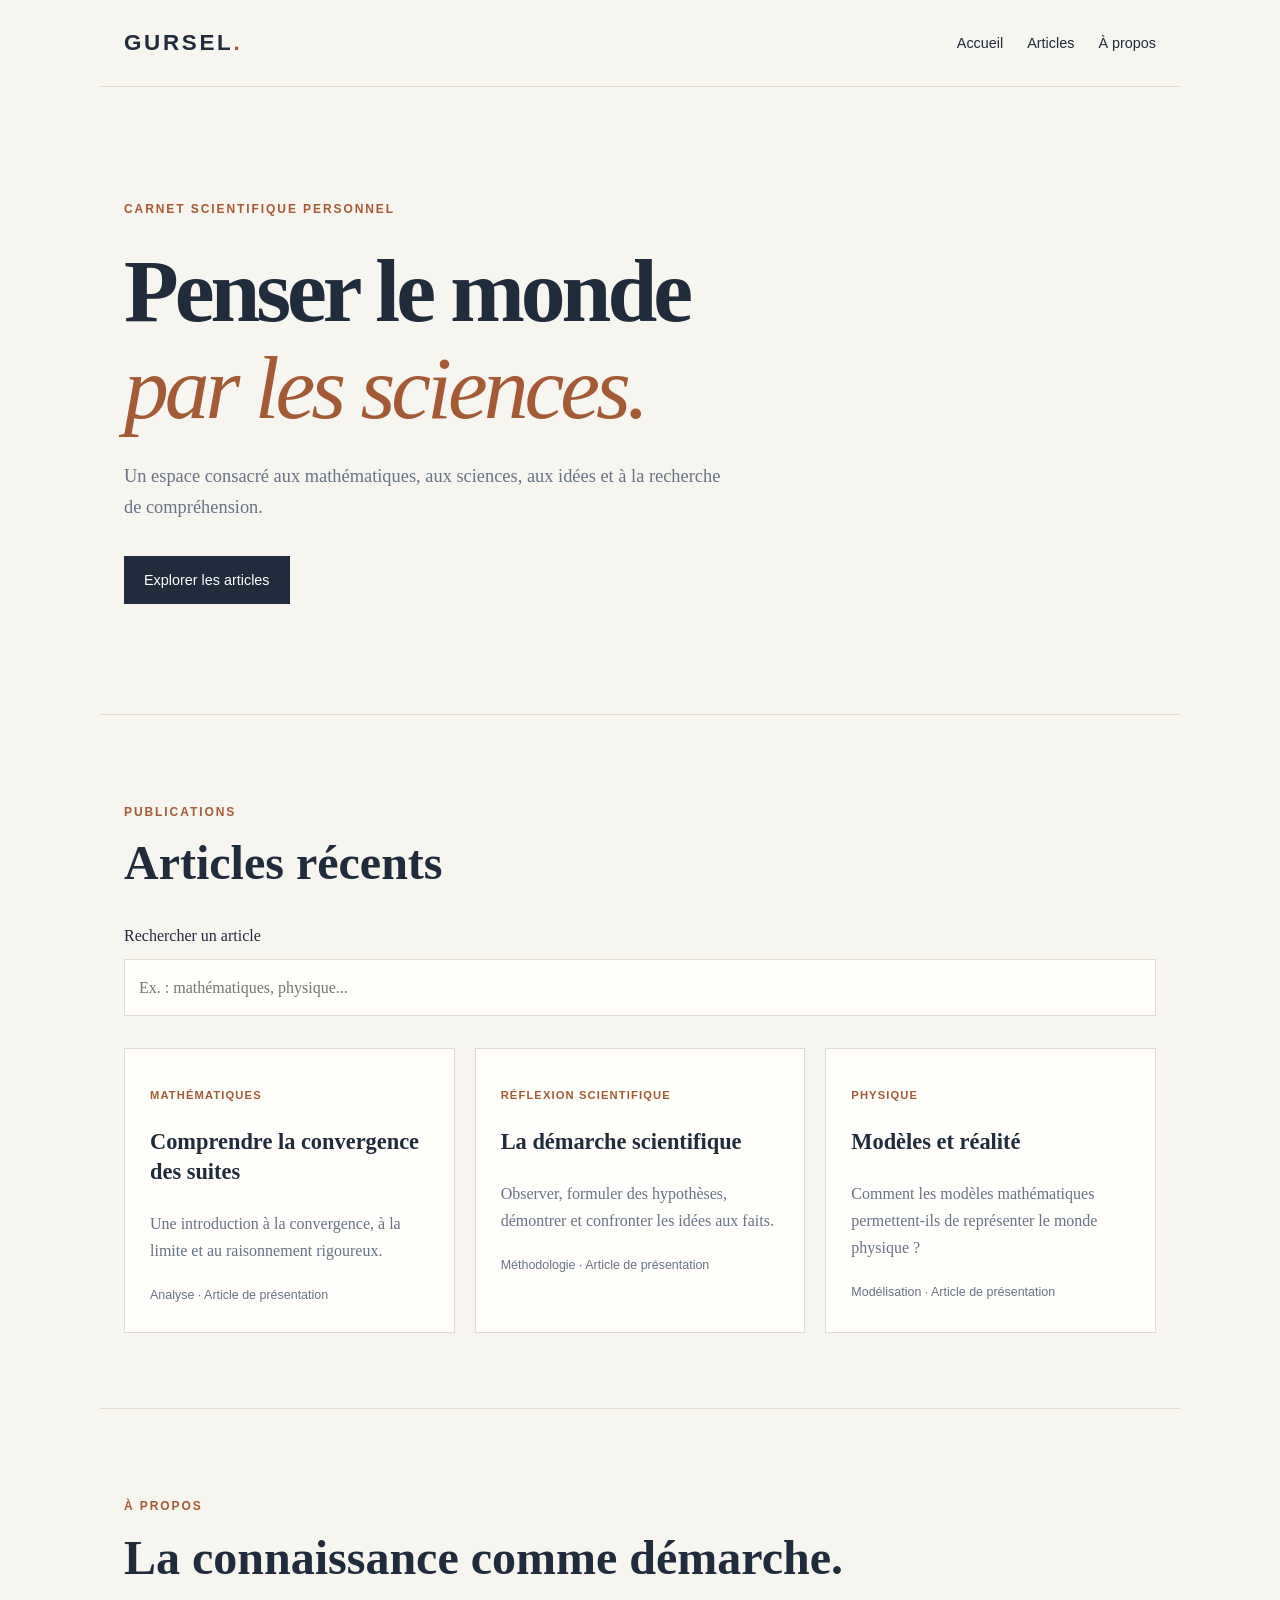
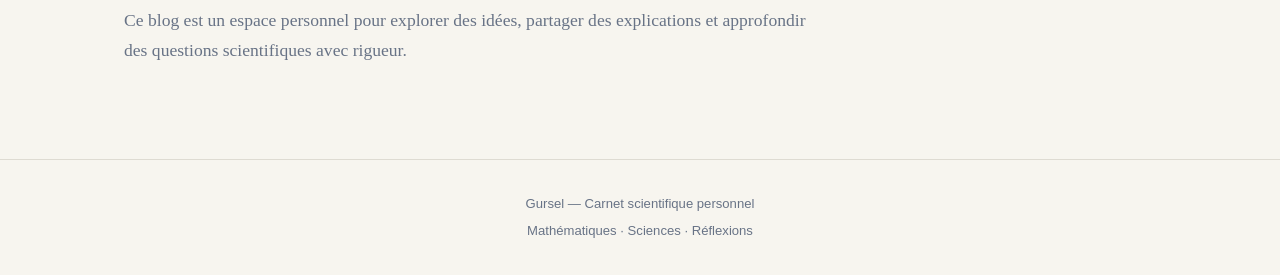
==== index.html @ 46b96004 "feat: create scientific blog homepage" ====
<!DOCTYPE html>
<html lang="fr">
<head>
    <meta charset="UTF-8">
    <meta name="viewport" content="width=device-width, initial-scale=1.0">

    <meta
        name="description"
        content="Blog personnel consacré aux mathématiques, aux sciences et aux réflexions académiques."
    >

    <title>Gursel — Carnet scientifique</title>

    <link rel="stylesheet" href="css/style.css">
    <script src="js/script.js" defer></script>
</head>

<body>
    <header class="site-header">
        <a class="logo" href="index.html">GURSEL<span>.</span></a>

        <nav aria-label="Navigation principale">
            <a href="#accueil">Accueil</a>
            <a href="#articles">Articles</a>
            <a href="#apropos">À propos</a>
        </nav>
    </header>

    <main>
        <section id="accueil" class="hero">
            <p class="eyebrow">CARNET SCIENTIFIQUE PERSONNEL</p>

            <h1>
                Penser le monde<br>
                <span>par les sciences.</span>
            </h1>

            <p class="intro">
                Un espace consacré aux mathématiques, aux sciences,
                aux idées et à la recherche de compréhension.
            </p>

            <a class="button" href="#articles">Explorer les articles</a>
        </section>

        <section id="articles" class="articles-section">
            <div class="section-heading">
                <div>
                    <p class="eyebrow">PUBLICATIONS</p>
                    <h2>Articles récents</h2>
                </div>
            </div>

            <label for="search">Rechercher un article</label>
            <input
                id="search"
                type="search"
                placeholder="Ex. : mathématiques, physique..."
            >

            <div id="article-list" class="article-list">
                <article class="article-card">
                    <p class="category">MATHÉMATIQUES</p>
                    <h3>Comprendre la convergence des suites</h3>
                    <p>
                        Une introduction à la convergence,
                        à la limite et au raisonnement rigoureux.
                    </p>
                    <span class="article-meta">Analyse · Article de présentation</span>
                </article>

                <article class="article-card">
                    <p class="category">RÉFLEXION SCIENTIFIQUE</p>
                    <h3>La démarche scientifique</h3>
                    <p>
                        Observer, formuler des hypothèses,
                        démontrer et confronter les idées aux faits.
                    </p>
                    <span class="article-meta">Méthodologie · Article de présentation</span>
                </article>

                <article class="article-card">
                    <p class="category">PHYSIQUE</p>
                    <h3>Modèles et réalité</h3>
                    <p>
                        Comment les modèles mathématiques
                        permettent-ils de représenter le monde physique ?
                    </p>
                    <span class="article-meta">Modélisation · Article de présentation</span>
                </article>
            </div>

            <p id="no-results" hidden>
                Aucun article ne correspond à cette recherche.
            </p>
        </section>

        <section id="apropos" class="about-section">
            <p class="eyebrow">À PROPOS</p>
            <h2>La connaissance comme démarche.</h2>
            <p>
                Ce blog est un espace personnel pour explorer des idées,
                partager des explications et approfondir des questions
                scientifiques avec rigueur.
            </p>
        </section>
    </main>

    <footer class="site-footer">
        <p>Gursel — Carnet scientifique personnel</p>
        <p>Mathématiques · Sciences · Réflexions</p>
    </footer>
</body>
</html>
---- css/style.css ----
:root {
    --background: #f7f5ef;
    --surface: #fffefa;
    --text: #202b3c;
    --muted: #687386;
    --accent: #a45b35;
    --border: #dedbd2;
    --max-width: 1080px;
}

* {
    box-sizing: border-box;
}

html {
    scroll-behavior: smooth;
}

body {
    margin: 0;
    background: var(--background);
    color: var(--text);
    font-family: Georgia, "Times New Roman", serif;
    line-height: 1.7;
}

a {
    color: inherit;
    text-decoration: none;
}

.site-header {
    max-width: var(--max-width);
    margin: 0 auto;
    padding: 24px;
    display: flex;
    justify-content: space-between;
    align-items: center;
    gap: 24px;
    border-bottom: 1px solid var(--border);
}

.logo {
    font-family: Arial, sans-serif;
    font-size: 1.4rem;
    font-weight: 800;
    letter-spacing: 0.12em;
}

.logo span {
    color: var(--accent);
}

.site-header nav {
    display: flex;
    flex-wrap: wrap;
    gap: 24px;
    font-family: Arial, sans-serif;
    font-size: 0.9rem;
}

.site-header nav a:hover {
    color: var(--accent);
}

.hero {
    max-width: var(--max-width);
    margin: 0 auto;
    padding: 100px 24px 110px;
    border-bottom: 1px solid var(--border);
}

.eyebrow {
    color: var(--accent);
    font-family: Arial, sans-serif;
    font-size: 0.75rem;
    font-weight: 700;
    letter-spacing: 0.16em;
}

.hero h1 {
    margin: 24px 0;
    font-size: clamp(2.8rem, 7vw, 5.6rem);
    line-height: 1.08;
    letter-spacing: -0.045em;
}

.hero h1 span {
    color: var(--accent);
    font-style: italic;
    font-weight: 400;
}

.intro {
    max-width: 600px;
    margin-bottom: 32px;
    color: var(--muted);
    font-size: 1.15rem;
}

.button {
    display: inline-block;
    padding: 12px 20px;
    background: var(--text);
    color: white;
    font-family: Arial, sans-serif;
    font-size: 0.9rem;
    transition: background 0.2s ease;
}

.button:hover {
    background: var(--accent);
}

.articles-section,
.about-section {
    max-width: var(--max-width);
    margin: 0 auto;
    padding: 75px 24px;
}

.section-heading {
    margin-bottom: 30px;
}

h2 {
    margin: 8px 0 20px;
    font-size: clamp(2rem, 4vw, 3rem);
    line-height: 1.2;
}

#search {
    display: block;
    width: 100%;
    margin: 10px 0 32px;
    padding: 14px;
    border: 1px solid var(--border);
    border-radius: 0;
    background: var(--surface);
    color: var(--text);
    font: inherit;
}

#search:focus {
    outline: 2px solid var(--accent);
    outline-offset: 2px;
}

.article-list {
    display: grid;
    grid-template-columns: repeat(3, minmax(0, 1fr));
    gap: 20px;
}

.article-card {
    padding: 25px;
    background: var(--surface);
    border: 1px solid var(--border);
    transition: transform 0.2s ease, border-color 0.2s ease;
}

.article-card:hover {
    transform: translateY(-4px);
    border-color: var(--accent);
}

.category {
    color: var(--accent);
    font-family: Arial, sans-serif;
    font-size: 0.7rem;
    font-weight: 700;
    letter-spacing: 0.1em;
}

.article-card h3 {
    font-size: 1.4rem;
    line-height: 1.35;
}

.article-card > p:not(.category) {
    color: var(--muted);
}

.article-meta {
    color: var(--muted);
    font-family: Arial, sans-serif;
    font-size: 0.78rem;
}

.about-section {
    border-top: 1px solid var(--border);
}

.about-section > p:last-child {
    max-width: 700px;
    color: var(--muted);
    font-size: 1.1rem;
}

.site-footer {
    padding: 28px 24px;
    border-top: 1px solid var(--border);
    color: var(--muted);
    text-align: center;
    font-family: Arial, sans-serif;
    font-size: 0.82rem;
}

.site-footer p {
    margin: 5px 0;
}

[hidden] {
    display: none !important;
}

@media (max-width: 760px) {
    .site-header {
        align-items: flex-start;
        flex-direction: column;
    }

    .site-header nav {
        gap: 16px;
    }

    .hero {
        padding-top: 70px;
        padding-bottom: 75px;
    }

    .article-list {
        grid-template-columns: 1fr;
    }

    .articles-section,
    .about-section {
        padding-top: 50px;
        padding-bottom: 50px;
    }
}
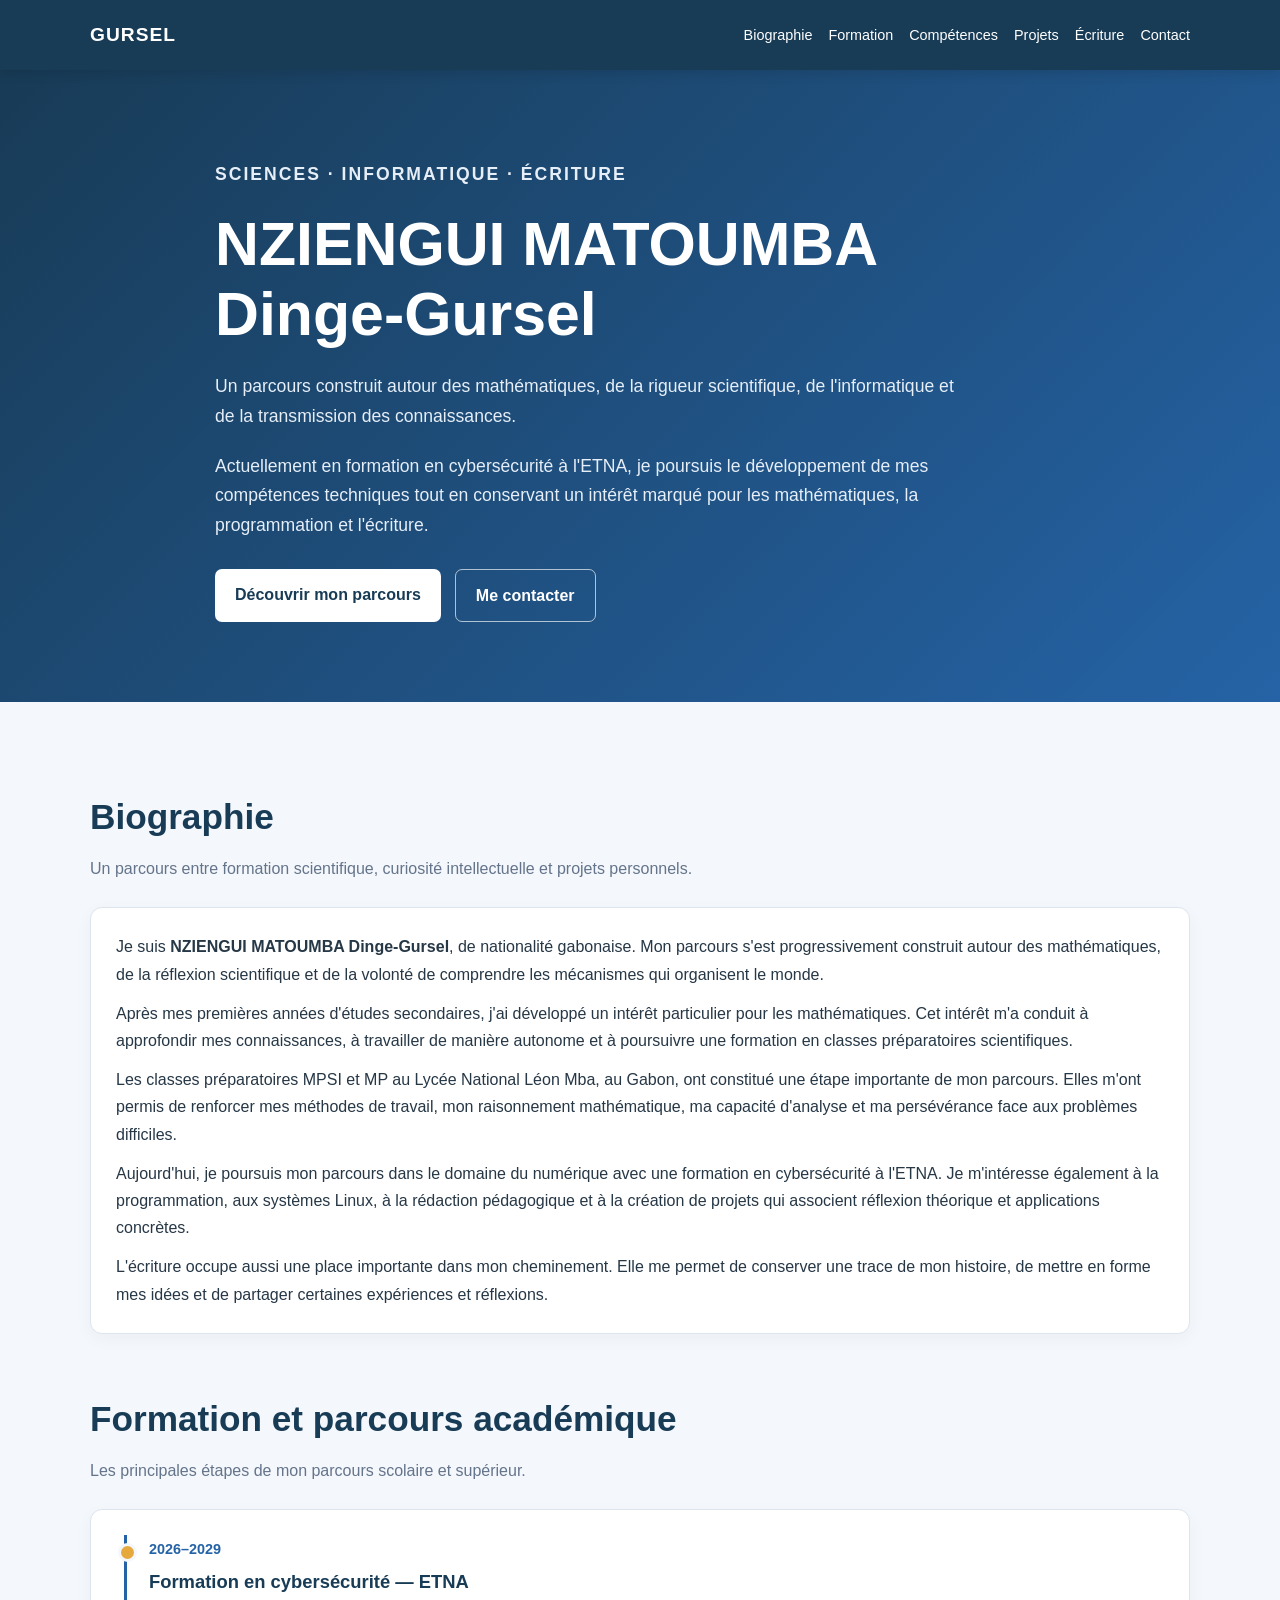
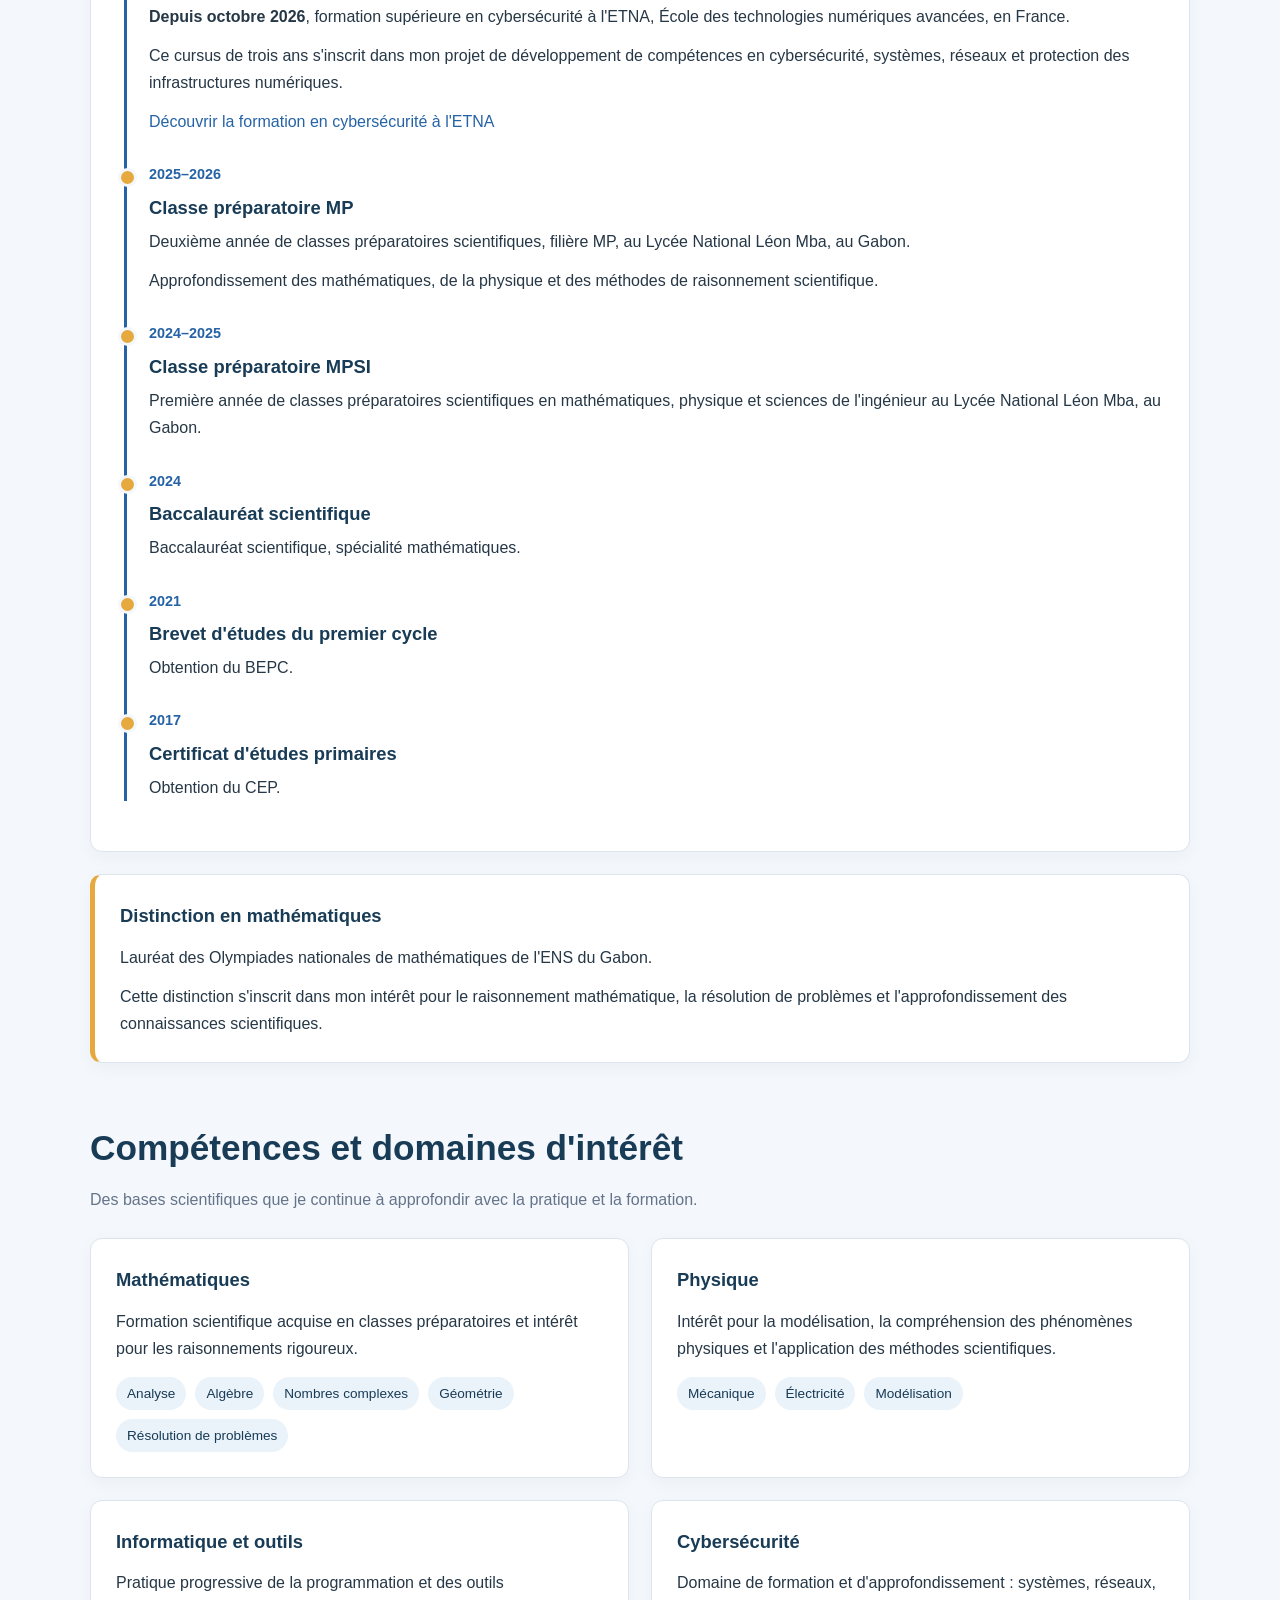
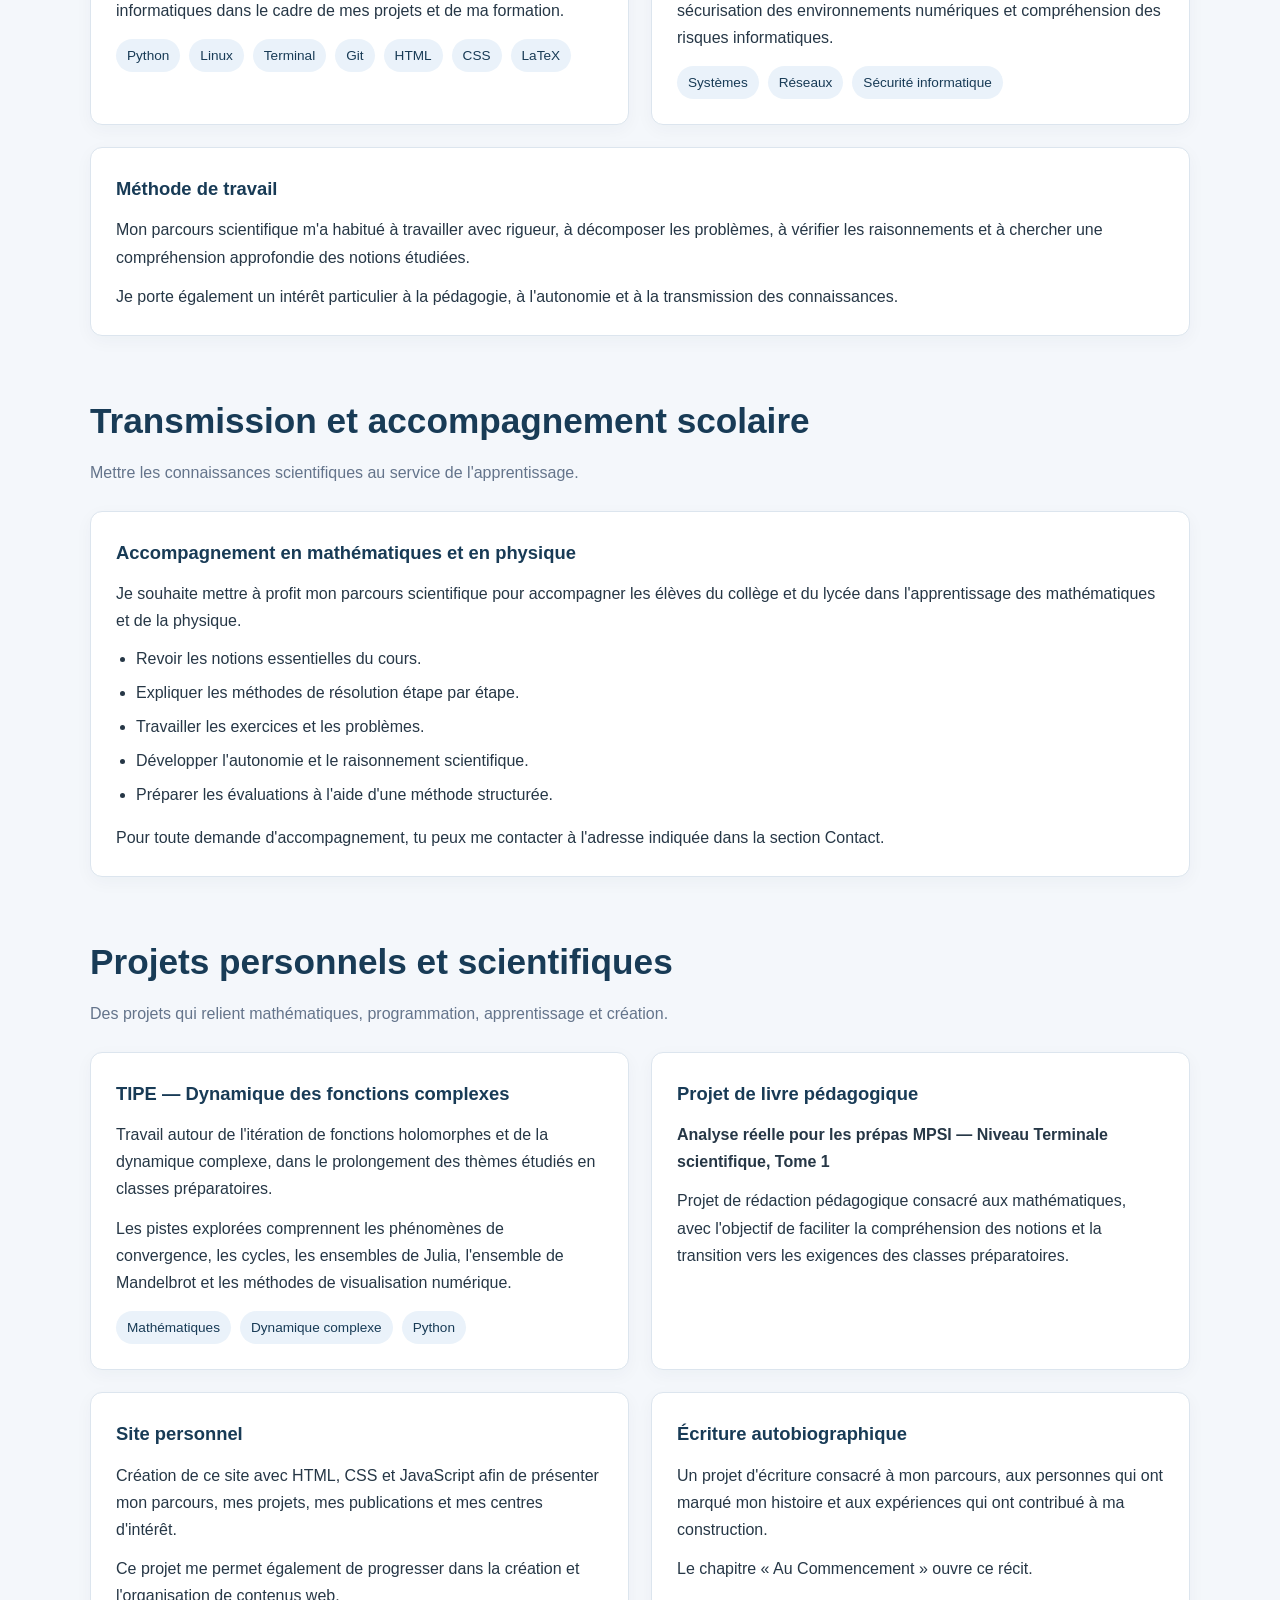
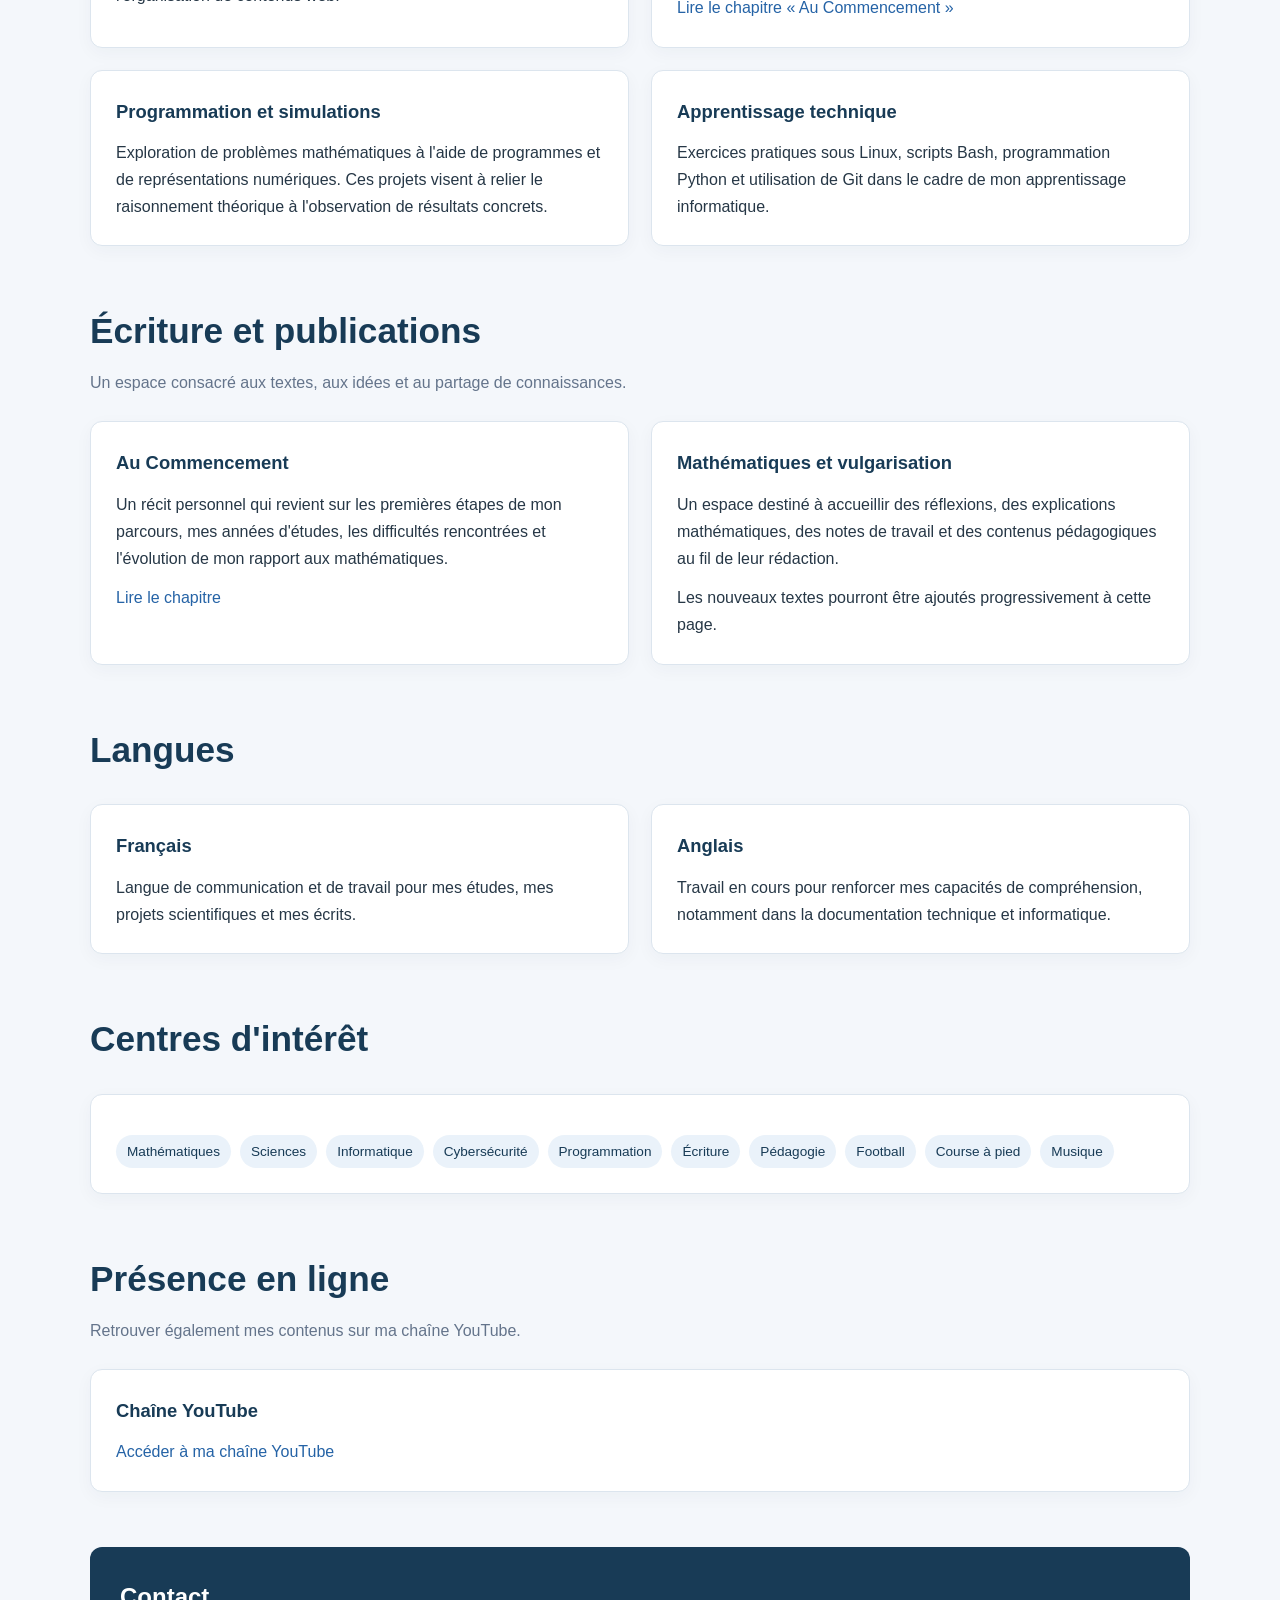
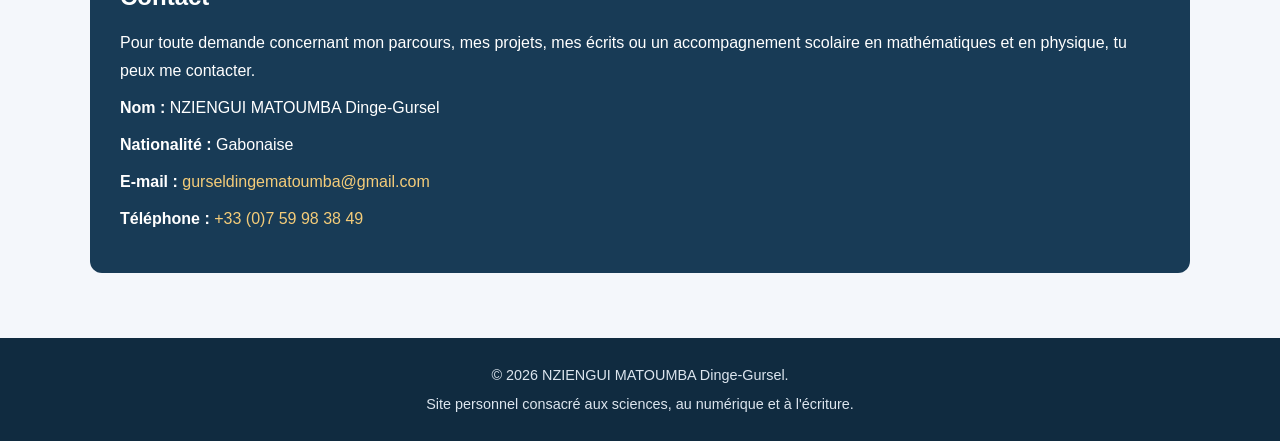
==== commit 85c36cee: "Prepare personal website for publication" ====
--- a/index.html
+++ b/index.html
@@ -1,114 +1,884 @@
+
 <!DOCTYPE html>
 <html lang="fr">
 <head>
     <meta charset="UTF-8">
     <meta name="viewport" content="width=device-width, initial-scale=1.0">
 
-    <meta
-        name="description"
-        content="Blog personnel consacré aux mathématiques, aux sciences et aux réflexions académiques."
-    >
-
-    <title>Gursel — Carnet scientifique</title>
-
-    <link rel="stylesheet" href="css/style.css">
-    <script src="js/script.js" defer></script>
+    <meta name="author" content="NZIENGUI MATOUMBA Dinge-Gursel">
+    <meta name="description" content="Site personnel de NZIENGUI MATOUMBA Dinge-Gursel : parcours scientifique, mathématiques, informatique, cybersécurité, projets et écriture.">
+
+    <title>NZIENGUI MATOUMBA Dinge-Gursel | Site personnel</title>
+
+    <style>
+        :root {
+            --primary: #183b56;
+            --secondary: #2563a6;
+            --accent: #e5a93d;
+            --background: #f4f7fb;
+            --surface: #ffffff;
+            --text: #263746;
+            --muted: #64748b;
+            --border: #dce5ee;
+        }
+
+        * {
+            box-sizing: border-box;
+            margin: 0;
+            padding: 0;
+        }
+
+        html {
+            scroll-behavior: smooth;
+            scroll-padding-top: 85px;
+        }
+
+        body {
+            font-family: Arial, Helvetica, sans-serif;
+            background: var(--background);
+            color: var(--text);
+            line-height: 1.7;
+        }
+
+        a {
+            color: var(--secondary);
+            text-decoration: none;
+        }
+
+        a:hover {
+            text-decoration: underline;
+        }
+
+        .container {
+            width: min(1100px, 92%);
+            margin: 0 auto;
+        }
+
+        header {
+            position: sticky;
+            top: 0;
+            z-index: 10;
+            background: var(--primary);
+            color: white;
+            box-shadow: 0 3px 12px rgba(0, 0, 0, 0.12);
+        }
+
+        .navbar {
+            min-height: 70px;
+            display: flex;
+            justify-content: space-between;
+            align-items: center;
+            gap: 20px;
+            flex-wrap: wrap;
+            padding: 14px 0;
+        }
+
+        .logo {
+            color: white;
+            font-size: 1.2rem;
+            font-weight: bold;
+            letter-spacing: 1px;
+        }
+
+        nav {
+            display: flex;
+            flex-wrap: wrap;
+            gap: 16px;
+        }
+
+        nav a {
+            color: white;
+            font-size: 0.9rem;
+        }
+
+        .hero {
+            background: linear-gradient(135deg, #183b56, #2563a6);
+            color: white;
+            padding: 90px 0 80px;
+        }
+
+        .hero-content {
+            max-width: 850px;
+        }
+
+        .eyebrow {
+            color: #f4cc79;
+            text-transform: uppercase;
+            font-size: 0.85rem;
+            font-weight: bold;
+            letter-spacing: 2px;
+            margin-bottom: 18px;
+        }
+
+        .hero h1 {
+            font-size: clamp(2.1rem, 5vw, 3.8rem);
+            line-height: 1.15;
+            margin-bottom: 22px;
+        }
+
+        .hero p {
+            max-width: 750px;
+            font-size: 1.1rem;
+            color: #e6eef7;
+            margin-bottom: 20px;
+        }
+
+        .hero-links {
+            display: flex;
+            gap: 14px;
+            flex-wrap: wrap;
+            margin-top: 28px;
+        }
+
+        .btn {
+            display: inline-block;
+            padding: 12px 20px;
+            border-radius: 7px;
+            font-weight: bold;
+            transition: transform 0.2s, background 0.2s;
+        }
+
+        .btn:hover {
+            transform: translateY(-2px);
+            text-decoration: none;
+        }
+
+        .btn-light {
+            background: white;
+            color: var(--primary);
+        }
+
+        .btn-outline {
+            border: 1px solid rgba(255, 255, 255, 0.65);
+            color: white;
+        }
+
+        main {
+            padding: 30px 0 65px;
+        }
+
+        section {
+            margin-top: 55px;
+            scroll-margin-top: 95px;
+        }
+
+        .section-heading {
+            margin-bottom: 25px;
+        }
+
+        .section-heading h2 {
+            color: var(--primary);
+            font-size: clamp(1.6rem, 3vw, 2.2rem);
+            margin-bottom: 8px;
+        }
+
+        .section-heading p {
+            color: var(--muted);
+            max-width: 780px;
+        }
+
+        .grid {
+            display: grid;
+            grid-template-columns: repeat(2, minmax(0, 1fr));
+            gap: 22px;
+        }
+
+        .card {
+            background: var(--surface);
+            border: 1px solid var(--border);
+            border-radius: 12px;
+            padding: 25px;
+            box-shadow: 0 5px 18px rgba(24, 59, 86, 0.04);
+        }
+
+        .card h3 {
+            color: var(--primary);
+            font-size: 1.15rem;
+            margin-bottom: 12px;
+        }
+
+        .card p + p {
+            margin-top: 12px;
+        }
+
+        .card ul {
+            padding-left: 20px;
+            margin-top: 10px;
+        }
+
+        .card li {
+            margin-bottom: 7px;
+        }
+
+        .tag-list {
+            display: flex;
+            flex-wrap: wrap;
+            gap: 9px;
+            margin-top: 15px;
+        }
+
+        .tag {
+            display: inline-block;
+            background: #eaf2fa;
+            color: var(--primary);
+            border-radius: 20px;
+            padding: 5px 11px;
+            font-size: 0.85rem;
+        }
+
+        .timeline {
+            border-left: 3px solid var(--secondary);
+            padding-left: 22px;
+            margin-left: 8px;
+        }
+
+        .timeline-item {
+            position: relative;
+            margin-bottom: 25px;
+        }
+
+        .timeline-item::before {
+            content: "";
+            position: absolute;
+            left: -31px;
+            top: 8px;
+            width: 13px;
+            height: 13px;
+            border-radius: 50%;
+            background: var(--accent);
+            border: 3px solid var(--background);
+        }
+
+        .timeline-item h3 {
+            color: var(--primary);
+            margin-bottom: 5px;
+        }
+
+        .date {
+            display: inline-block;
+            color: var(--secondary);
+            font-weight: bold;
+            font-size: 0.9rem;
+            margin-bottom: 5px;
+        }
+
+        .highlight {
+            border-left: 5px solid var(--accent);
+        }
+
+        .contact-card {
+            background: var(--primary);
+            color: white;
+            border-radius: 12px;
+            padding: 30px;
+        }
+
+        .contact-card h2 {
+            color: white;
+            margin-bottom: 12px;
+        }
+
+        .contact-card p {
+            margin-bottom: 10px;
+        }
+
+        .contact-card a {
+            color: #f4cc79;
+            overflow-wrap: anywhere;
+        }
+
+        footer {
+            background: #102b40;
+            color: #dce5ee;
+            text-align: center;
+            padding: 25px 0;
+            font-size: 0.9rem;
+        }
+
+        footer p + p {
+            margin-top: 5px;
+        }
+
+        @media (max-width: 720px) {
+            .grid {
+                grid-template-columns: 1fr;
+            }
+
+            .navbar {
+                align-items: flex-start;
+                flex-direction: column;
+            }
+
+            nav {
+                gap: 12px;
+            }
+
+            .hero {
+                padding: 65px 0;
+            }
+
+            .card {
+                padding: 20px;
+            }
+        }
+    </style>
 </head>
 
 <body>
-    <header class="site-header">
-        <a class="logo" href="index.html">GURSEL<span>.</span></a>
+
+<header>
+    <div class="container navbar">
+        <a class="logo" href="#accueil">GURSEL</a>
 
         <nav aria-label="Navigation principale">
-            <a href="#accueil">Accueil</a>
-            <a href="#articles">Articles</a>
-            <a href="#apropos">À propos</a>
+            <a href="#biographie">Biographie</a>
+            <a href="#formation">Formation</a>
+            <a href="#competences">Compétences</a>
+            <a href="#projets">Projets</a>
+            <a href="#publications">Écriture</a>
+            <a href="#contact">Contact</a>
         </nav>
-    </header>
-
-    <main>
-        <section id="accueil" class="hero">
-            <p class="eyebrow">CARNET SCIENTIFIQUE PERSONNEL</p>
-
-            <h1>
-                Penser le monde<br>
-                <span>par les sciences.</span>
-            </h1>
-
-            <p class="intro">
-                Un espace consacré aux mathématiques, aux sciences,
-                aux idées et à la recherche de compréhension.
-            </p>
-
-            <a class="button" href="#articles">Explorer les articles</a>
-        </section>
-
-        <section id="articles" class="articles-section">
-            <div class="section-heading">
-                <div>
-                    <p class="eyebrow">PUBLICATIONS</p>
-                    <h2>Articles récents</h2>
-                </div>
-            </div>
-
-            <label for="search">Rechercher un article</label>
-            <input
-                id="search"
-                type="search"
-                placeholder="Ex. : mathématiques, physique..."
-            >
-
-            <div id="article-list" class="article-list">
-                <article class="article-card">
-                    <p class="category">MATHÉMATIQUES</p>
-                    <h3>Comprendre la convergence des suites</h3>
+    </div>
+</header>
+
+<section class="hero" id="accueil" style="margin-top: 0;">
+    <div class="container hero-content">
+        <p class="eyebrow">Sciences · Informatique · Écriture</p>
+
+        <h1>NZIENGUI MATOUMBA Dinge-Gursel</h1>
+
+        <p>
+            Un parcours construit autour des mathématiques, de la rigueur
+            scientifique, de l'informatique et de la transmission des
+            connaissances.
+        </p>
+
+        <p>
+            Actuellement en formation en cybersécurité à l'ETNA, je poursuis
+            le développement de mes compétences techniques tout en conservant
+            un intérêt marqué pour les mathématiques, la programmation et
+            l'écriture.
+        </p>
+
+        <div class="hero-links">
+            <a class="btn btn-light" href="#biographie">
+                Découvrir mon parcours
+            </a>
+
+            <a class="btn btn-outline" href="#contact">
+                Me contacter
+            </a>
+        </div>
+    </div>
+</section>
+
+<main class="container">
+
+    <section id="biographie">
+        <div class="section-heading">
+            <h2>Biographie</h2>
+            <p>Un parcours entre formation scientifique, curiosité intellectuelle et projets personnels.</p>
+        </div>
+
+        <div class="card">
+            <p>
+                Je suis <strong>NZIENGUI MATOUMBA Dinge-Gursel</strong>,
+                de nationalité gabonaise. Mon parcours s'est progressivement
+                construit autour des mathématiques, de la réflexion
+                scientifique et de la volonté de comprendre les mécanismes
+                qui organisent le monde.
+            </p>
+
+            <p>
+                Après mes premières années d'études secondaires, j'ai
+                développé un intérêt particulier pour les mathématiques.
+                Cet intérêt m'a conduit à approfondir mes connaissances,
+                à travailler de manière autonome et à poursuivre une
+                formation en classes préparatoires scientifiques.
+            </p>
+
+            <p>
+                Les classes préparatoires MPSI et MP au Lycée National
+                Léon Mba, au Gabon, ont constitué une étape importante
+                de mon parcours. Elles m'ont permis de renforcer mes
+                méthodes de travail, mon raisonnement mathématique,
+                ma capacité d'analyse et ma persévérance face aux
+                problèmes difficiles.
+            </p>
+
+            <p>
+                Aujourd'hui, je poursuis mon parcours dans le domaine
+                du numérique avec une formation en cybersécurité à l'ETNA.
+                Je m'intéresse également à la programmation, aux systèmes
+                Linux, à la rédaction pédagogique et à la création de
+                projets qui associent réflexion théorique et applications
+                concrètes.
+            </p>
+
+            <p>
+                L'écriture occupe aussi une place importante dans mon
+                cheminement. Elle me permet de conserver une trace de
+                mon histoire, de mettre en forme mes idées et de partager
+                certaines expériences et réflexions.
+            </p>
+        </div>
+    </section>
+
+    <section id="formation">
+        <div class="section-heading">
+            <h2>Formation et parcours académique</h2>
+            <p>Les principales étapes de mon parcours scolaire et supérieur.</p>
+        </div>
+
+        <div class="card">
+            <div class="timeline">
+
+                <div class="timeline-item">
+                    <span class="date">2026–2029</span>
+                    <h3>Formation en cybersécurité — ETNA</h3>
                     <p>
-                        Une introduction à la convergence,
-                        à la limite et au raisonnement rigoureux.
+                        <strong>Depuis octobre 2026</strong>, formation
+                        supérieure en cybersécurité à l'ETNA, École des
+                        technologies numériques avancées, en France.
                     </p>
-                    <span class="article-meta">Analyse · Article de présentation</span>
-                </article>
-
-                <article class="article-card">
-                    <p class="category">RÉFLEXION SCIENTIFIQUE</p>
-                    <h3>La démarche scientifique</h3>
                     <p>
-                        Observer, formuler des hypothèses,
-                        démontrer et confronter les idées aux faits.
+                        Ce cursus de trois ans s'inscrit dans mon projet
+                        de développement de compétences en cybersécurité,
+                        systèmes, réseaux et protection des infrastructures
+                        numériques.
                     </p>
-                    <span class="article-meta">Méthodologie · Article de présentation</span>
-                </article>
-
-                <article class="article-card">
-                    <p class="category">PHYSIQUE</p>
-                    <h3>Modèles et réalité</h3>
                     <p>
-                        Comment les modèles mathématiques
-                        permettent-ils de représenter le monde physique ?
+                        <a href="https://etna.io/formation/bachelor-cybersecurite/"
+                           target="_blank"
+                           rel="noopener noreferrer">
+                            Découvrir la formation en cybersécurité à l'ETNA
+                        </a>
                     </p>
-                    <span class="article-meta">Modélisation · Article de présentation</span>
-                </article>
-            </div>
-
-            <p id="no-results" hidden>
-                Aucun article ne correspond à cette recherche.
-            </p>
-        </section>
-
-        <section id="apropos" class="about-section">
-            <p class="eyebrow">À PROPOS</p>
-            <h2>La connaissance comme démarche.</h2>
-            <p>
-                Ce blog est un espace personnel pour explorer des idées,
-                partager des explications et approfondir des questions
-                scientifiques avec rigueur.
-            </p>
-        </section>
-    </main>
-
-    <footer class="site-footer">
-        <p>Gursel — Carnet scientifique personnel</p>
-        <p>Mathématiques · Sciences · Réflexions</p>
-    </footer>
+                </div>
+
+                <div class="timeline-item">
+                    <span class="date">2025–2026</span>
+                    <h3>Classe préparatoire MP</h3>
+                    <p>
+                        Deuxième année de classes préparatoires scientifiques,
+                        filière MP, au Lycée National Léon Mba, au Gabon.
+                    </p>
+                    <p>
+                        Approfondissement des mathématiques, de la physique
+                        et des méthodes de raisonnement scientifique.
+                    </p>
+                </div>
+
+                <div class="timeline-item">
+                    <span class="date">2024–2025</span>
+                    <h3>Classe préparatoire MPSI</h3>
+                    <p>
+                        Première année de classes préparatoires scientifiques
+                        en mathématiques, physique et sciences de l'ingénieur
+                        au Lycée National Léon Mba, au Gabon.
+                    </p>
+                </div>
+
+                <div class="timeline-item">
+                    <span class="date">2024</span>
+                    <h3>Baccalauréat scientifique</h3>
+                    <p>
+                        Baccalauréat scientifique, spécialité mathématiques.
+                    </p>
+                </div>
+
+                <div class="timeline-item">
+                    <span class="date">2021</span>
+                    <h3>Brevet d'études du premier cycle</h3>
+                    <p>Obtention du BEPC.</p>
+                </div>
+
+                <div class="timeline-item">
+                    <span class="date">2017</span>
+                    <h3>Certificat d'études primaires</h3>
+                    <p>Obtention du CEP.</p>
+                </div>
+
+            </div>
+        </div>
+
+        <div class="card highlight" style="margin-top: 22px;">
+            <h3>Distinction en mathématiques</h3>
+            <p>
+                Lauréat des Olympiades nationales de mathématiques de l'ENS
+                du Gabon.
+            </p>
+            <p>
+                Cette distinction s'inscrit dans mon intérêt pour le
+                raisonnement mathématique, la résolution de problèmes
+                et l'approfondissement des connaissances scientifiques.
+            </p>
+        </div>
+    </section>
+
+    <section id="competences">
+        <div class="section-heading">
+            <h2>Compétences et domaines d'intérêt</h2>
+            <p>Des bases scientifiques que je continue à approfondir avec la pratique et la formation.</p>
+        </div>
+
+        <div class="grid">
+            <div class="card">
+                <h3>Mathématiques</h3>
+                <p>
+                    Formation scientifique acquise en classes préparatoires
+                    et intérêt pour les raisonnements rigoureux.
+                </p>
+                <div class="tag-list">
+                    <span class="tag">Analyse</span>
+                    <span class="tag">Algèbre</span>
+                    <span class="tag">Nombres complexes</span>
+                    <span class="tag">Géométrie</span>
+                    <span class="tag">Résolution de problèmes</span>
+                </div>
+            </div>
+
+            <div class="card">
+                <h3>Physique</h3>
+                <p>
+                    Intérêt pour la modélisation, la compréhension des
+                    phénomènes physiques et l'application des méthodes
+                    scientifiques.
+                </p>
+                <div class="tag-list">
+                    <span class="tag">Mécanique</span>
+                    <span class="tag">Électricité</span>
+                    <span class="tag">Modélisation</span>
+                </div>
+            </div>
+
+            <div class="card">
+                <h3>Informatique et outils</h3>
+                <p>
+                    Pratique progressive de la programmation et des outils
+                    informatiques dans le cadre de mes projets et de ma
+                    formation.
+                </p>
+                <div class="tag-list">
+                    <span class="tag">Python</span>
+                    <span class="tag">Linux</span>
+                    <span class="tag">Terminal</span>
+                    <span class="tag">Git</span>
+                    <span class="tag">HTML</span>
+                    <span class="tag">CSS</span>
+                    <span class="tag">LaTeX</span>
+                </div>
+            </div>
+
+            <div class="card">
+                <h3>Cybersécurité</h3>
+                <p>
+                    Domaine de formation et d'approfondissement : systèmes,
+                    réseaux, sécurisation des environnements numériques
+                    et compréhension des risques informatiques.
+                </p>
+                <div class="tag-list">
+                    <span class="tag">Systèmes</span>
+                    <span class="tag">Réseaux</span>
+                    <span class="tag">Sécurité informatique</span>
+                </div>
+            </div>
+        </div>
+
+        <div class="card" style="margin-top: 22px;">
+            <h3>Méthode de travail</h3>
+            <p>
+                Mon parcours scientifique m'a habitué à travailler avec
+                rigueur, à décomposer les problèmes, à vérifier les
+                raisonnements et à chercher une compréhension approfondie
+                des notions étudiées.
+            </p>
+            <p>
+                Je porte également un intérêt particulier à la pédagogie,
+                à l'autonomie et à la transmission des connaissances.
+            </p>
+        </div>
+    </section>
+
+    <section id="enseignement">
+        <div class="section-heading">
+            <h2>Transmission et accompagnement scolaire</h2>
+            <p>Mettre les connaissances scientifiques au service de l'apprentissage.</p>
+        </div>
+
+        <div class="card">
+            <h3>Accompagnement en mathématiques et en physique</h3>
+            <p>
+                Je souhaite mettre à profit mon parcours scientifique
+                pour accompagner les élèves du collège et du lycée dans
+                l'apprentissage des mathématiques et de la physique.
+            </p>
+
+            <ul>
+                <li>Revoir les notions essentielles du cours.</li>
+                <li>Expliquer les méthodes de résolution étape par étape.</li>
+                <li>Travailler les exercices et les problèmes.</li>
+                <li>Développer l'autonomie et le raisonnement scientifique.</li>
+                <li>Préparer les évaluations à l'aide d'une méthode structurée.</li>
+            </ul>
+
+            <p style="margin-top: 15px;">
+                Pour toute demande d'accompagnement, tu peux me contacter
+                à l'adresse indiquée dans la section Contact.
+            </p>
+        </div>
+    </section>
+
+    <section id="projets">
+        <div class="section-heading">
+            <h2>Projets personnels et scientifiques</h2>
+            <p>Des projets qui relient mathématiques, programmation, apprentissage et création.</p>
+        </div>
+
+        <div class="grid">
+            <div class="card">
+                <h3>TIPE — Dynamique des fonctions complexes</h3>
+                <p>
+                    Travail autour de l'itération de fonctions holomorphes
+                    et de la dynamique complexe, dans le prolongement
+                    des thèmes étudiés en classes préparatoires.
+                </p>
+                <p>
+                    Les pistes explorées comprennent les phénomènes de
+                    convergence, les cycles, les ensembles de Julia,
+                    l'ensemble de Mandelbrot et les méthodes de visualisation
+                    numérique.
+                </p>
+                <div class="tag-list">
+                    <span class="tag">Mathématiques</span>
+                    <span class="tag">Dynamique complexe</span>
+                    <span class="tag">Python</span>
+                </div>
+            </div>
+
+            <div class="card">
+                <h3>Projet de livre pédagogique</h3>
+                <p>
+                    <strong>
+                        Analyse réelle pour les prépas MPSI —
+                        Niveau Terminale scientifique, Tome 1
+                    </strong>
+                </p>
+                <p>
+                    Projet de rédaction pédagogique consacré aux
+                    mathématiques, avec l'objectif de faciliter la
+                    compréhension des notions et la transition vers
+                    les exigences des classes préparatoires.
+                </p>
+            </div>
+
+            <div class="card">
+                <h3>Site personnel</h3>
+                <p>
+                    Création de ce site avec HTML, CSS et JavaScript
+                    afin de présenter mon parcours, mes projets,
+                    mes publications et mes centres d'intérêt.
+                </p>
+                <p>
+                    Ce projet me permet également de progresser dans
+                    la création et l'organisation de contenus web.
+                </p>
+            </div>
+
+            <div class="card">
+                <h3>Écriture autobiographique</h3>
+                <p>
+                    Un projet d'écriture consacré à mon parcours,
+                    aux personnes qui ont marqué mon histoire et
+                    aux expériences qui ont contribué à ma construction.
+                </p>
+                <p>
+                    Le chapitre « Au Commencement » ouvre ce récit.
+                </p>
+                <p>
+                    <a href="articles/au-commencement.html">
+                        Lire le chapitre « Au Commencement »
+                    </a>
+                </p>
+            </div>
+
+            <div class="card">
+                <h3>Programmation et simulations</h3>
+                <p>
+                    Exploration de problèmes mathématiques à l'aide
+                    de programmes et de représentations numériques.
+                    Ces projets visent à relier le raisonnement
+                    théorique à l'observation de résultats concrets.
+                </p>
+            </div>
+
+            <div class="card">
+                <h3>Apprentissage technique</h3>
+                <p>
+                    Exercices pratiques sous Linux, scripts Bash,
+                    programmation Python et utilisation de Git
+                    dans le cadre de mon apprentissage informatique.
+                </p>
+            </div>
+        </div>
+    </section>
+
+    <section id="publications">
+        <div class="section-heading">
+            <h2>Écriture et publications</h2>
+            <p>Un espace consacré aux textes, aux idées et au partage de connaissances.</p>
+        </div>
+
+        <div class="grid">
+            <div class="card">
+                <h3>Au Commencement</h3>
+                <p>
+                    Un récit personnel qui revient sur les premières
+                    étapes de mon parcours, mes années d'études,
+                    les difficultés rencontrées et l'évolution
+                    de mon rapport aux mathématiques.
+                </p>
+                <p>
+                    <a href="articles/au-commencement.html">
+                        Lire le chapitre
+                    </a>
+                </p>
+            </div>
+
+            <div class="card">
+                <h3>Mathématiques et vulgarisation</h3>
+                <p>
+                    Un espace destiné à accueillir des réflexions,
+                    des explications mathématiques, des notes de travail
+                    et des contenus pédagogiques au fil de leur rédaction.
+                </p>
+                <p>
+                    Les nouveaux textes pourront être ajoutés
+                    progressivement à cette page.
+                </p>
+            </div>
+        </div>
+    </section>
+
+    <section id="langues">
+        <div class="section-heading">
+            <h2>Langues</h2>
+        </div>
+
+        <div class="grid">
+            <div class="card">
+                <h3>Français</h3>
+                <p>
+                    Langue de communication et de travail pour mes études,
+                    mes projets scientifiques et mes écrits.
+                </p>
+            </div>
+
+            <div class="card">
+                <h3>Anglais</h3>
+                <p>
+                    Travail en cours pour renforcer mes capacités de
+                    compréhension, notamment dans la documentation
+                    technique et informatique.
+                </p>
+            </div>
+        </div>
+    </section>
+
+    <section id="interets">
+        <div class="section-heading">
+            <h2>Centres d'intérêt</h2>
+        </div>
+
+        <div class="card">
+            <div class="tag-list">
+                <span class="tag">Mathématiques</span>
+                <span class="tag">Sciences</span>
+                <span class="tag">Informatique</span>
+                <span class="tag">Cybersécurité</span>
+                <span class="tag">Programmation</span>
+                <span class="tag">Écriture</span>
+                <span class="tag">Pédagogie</span>
+                <span class="tag">Football</span>
+                <span class="tag">Course à pied</span>
+                <span class="tag">Musique</span>
+            </div>
+        </div>
+    </section>
+
+    <section id="reseaux">
+        <div class="section-heading">
+            <h2>Présence en ligne</h2>
+            <p>Retrouver également mes contenus sur ma chaîne YouTube.</p>
+        </div>
+
+        <div class="card">
+            <h3>Chaîne YouTube</h3>
+            <p>
+                <a href="https://www.youtube.com/channel/UC9QOqg1uTZA12CtqC9w8Ufw"
+                   target="_blank"
+                   rel="noopener noreferrer">
+                    Accéder à ma chaîne YouTube
+                </a>
+            </p>
+        </div>
+    </section>
+
+    <section id="contact">
+        <div class="contact-card">
+            <h2>Contact</h2>
+
+            <p>
+                Pour toute demande concernant mon parcours, mes projets,
+                mes écrits ou un accompagnement scolaire en mathématiques
+                et en physique, tu peux me contacter.
+            </p>
+
+            <p>
+                <strong>Nom :</strong>
+                NZIENGUI MATOUMBA Dinge-Gursel
+            </p>
+
+            <p>
+                <strong>Nationalité :</strong> Gabonaise
+            </p>
+
+            <p>
+                <strong>E-mail :</strong>
+                <a href="mailto:gurseldingematoumba@gmail.com">
+                    gurseldingematoumba@gmail.com
+                </a>
+            </p>
+
+            <p>
+                <strong>Téléphone :</strong>
+                <a href="tel:+33759983849">
+                    +33 (0)7 59 98 38 49
+                </a>
+            </p>
+        </div>
+    </section>
+
+</main>
+
+<footer>
+    <div class="container">
+        <p>
+            © <span id="year">2026</span>
+            NZIENGUI MATOUMBA Dinge-Gursel.
+        </p>
+        <p>Site personnel consacré aux sciences, au numérique et à l'écriture.</p>
+    </div>
+</footer>
+
+<script>
+    const yearElement = document.getElementById("year");
+
+    if (yearElement) {
+        yearElement.textContent = new Date().getFullYear();
+    }
+</script>
+
 </body>
 </html>
+
